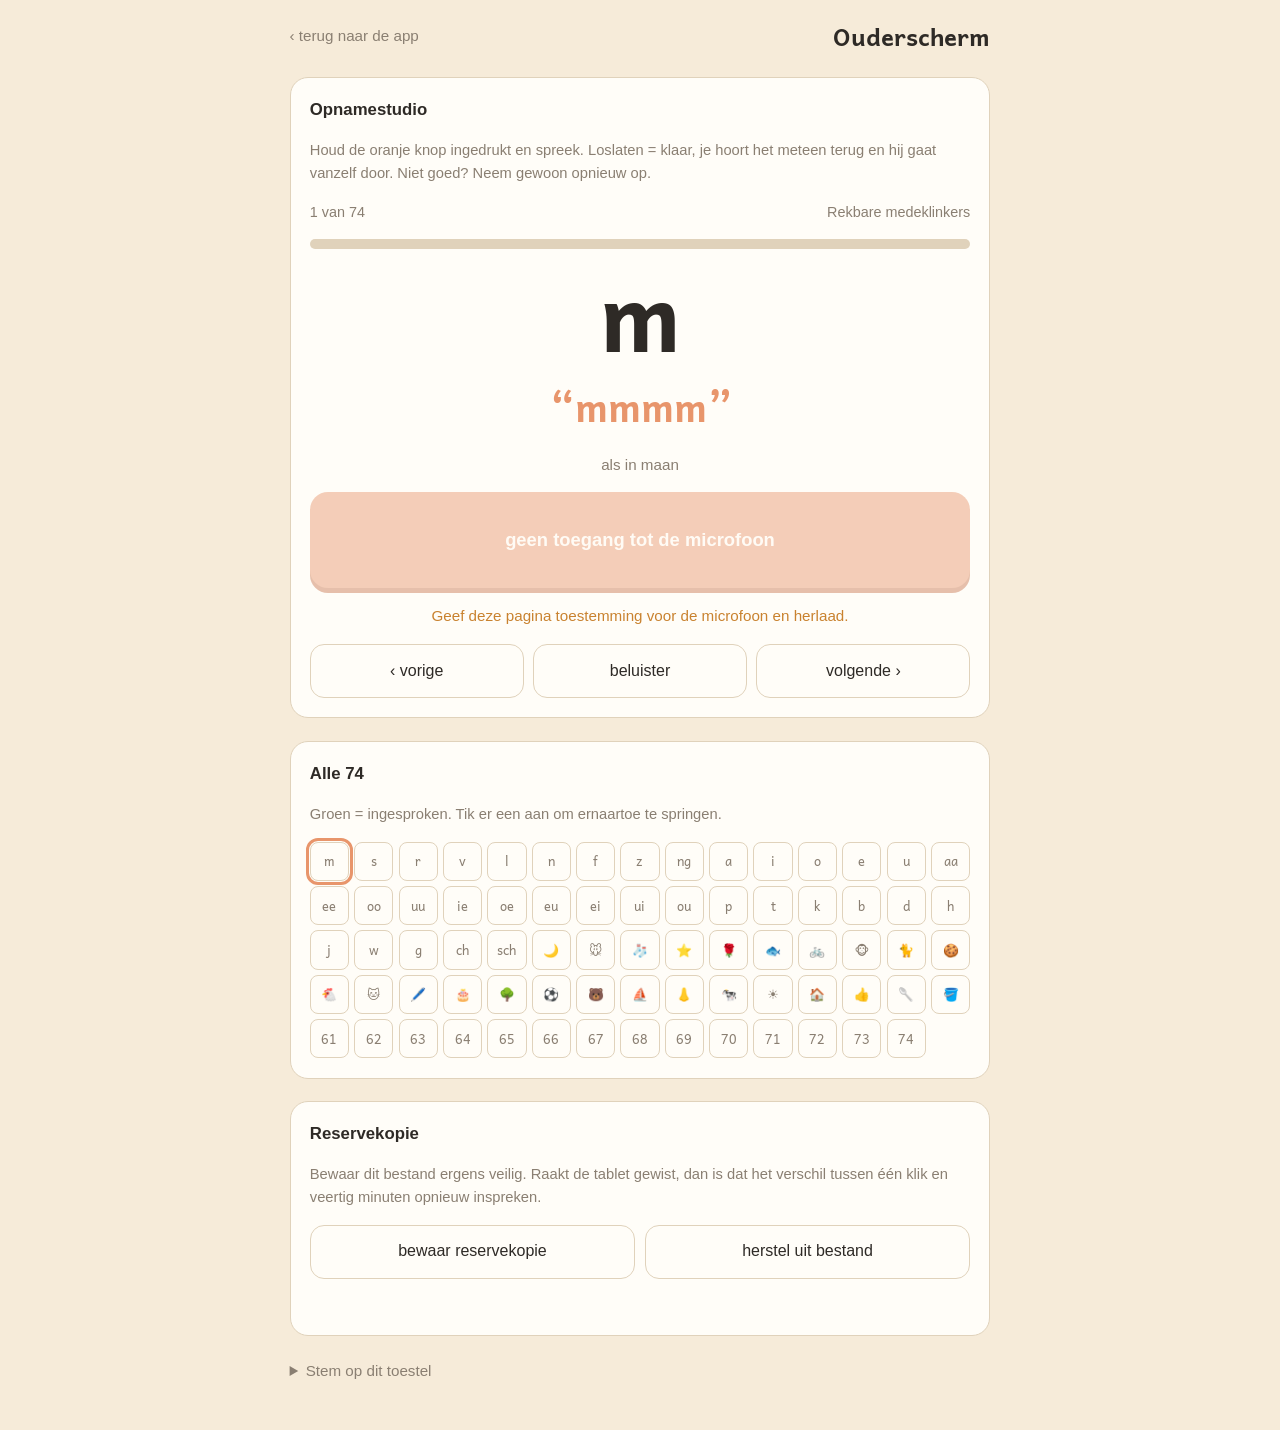
==== ouder.html @ 9075f57d "Opnamestudio: Thijs kan de 74 opnames inspreken - js/opslag.js  opnames als blob in IndexedDB, plus " ====
<!doctype html>
<html lang="nl-BE">
<head>
<meta charset="utf-8">
<meta name="viewport" content="width=device-width, initial-scale=1, viewport-fit=cover">
<meta name="robots" content="noindex, nofollow">
<meta name="theme-color" content="#F6EBD9">
<title>Ouderscherm — Klankspel</title>
<link rel="icon" href="./icon-192.png" type="image/png">
<link rel="stylesheet" href="./stijl.css">
<style>
  @font-face{font-family:"Andika";src:url("./fonts/Andika-Regular.woff2") format("woff2");font-weight:400;font-display:swap}
  @font-face{font-family:"Andika";src:url("./fonts/Andika-Bold.woff2") format("woff2");font-weight:700;font-display:swap}

  body{font-family:ui-sans-serif,-apple-system,"Segoe UI",Roboto,sans-serif;line-height:1.55;
    display:flex;flex-direction:column;min-height:100%}
  .blad{width:100%;max-width:46rem;margin:0 auto;padding:1.1rem 1.1rem 3rem;
    display:flex;flex-direction:column;gap:1.4rem;flex:1}

  .top{display:flex;align-items:center;justify-content:space-between;gap:1rem}
  .top a{color:var(--zacht);text-decoration:none;font-size:.95rem}
  h1{font-family:var(--letter);font-size:1.5rem;margin:0}

  .balk{height:10px;border-radius:999px;background:var(--kaart-diep);overflow:hidden}
  .balk i{display:block;height:100%;background:var(--goed);width:0;transition:width .3s ease}
  .telling{display:flex;justify-content:space-between;font-size:.9rem;color:var(--zacht);
    font-variant-numeric:tabular-nums}

  .kaart{background:var(--kaart);border:1px solid var(--kaart-diep);border-radius:18px;
    padding:1.2rem;display:flex;flex-direction:column;gap:1rem}

  .groepnaam{font-size:.76rem;letter-spacing:.09em;text-transform:uppercase;color:var(--zacht)}
  .toon{font-family:var(--letter);font-weight:700;font-size:clamp(3.5rem,17vw,6rem);
    line-height:1;text-align:center}
  .zeg-dit{font-family:var(--letter);font-weight:700;font-size:clamp(1.6rem,7vw,2.4rem);
    text-align:center;color:var(--vriend)}
  .hint{text-align:center;color:var(--zacht);font-size:.95rem;margin:0}
  .instructie{text-align:center;font-size:1rem;margin:0}

  .knop{font:inherit;border:none;border-radius:14px;padding:.85rem 1.1rem;cursor:pointer;
    background:var(--kaart);border:1px solid var(--kaart-diep);color:var(--inkt);
    min-height:52px}
  .knop:active{transform:translateY(2px)}
  .knop.stil{color:var(--zacht)}

  #opnemen{
    width:100%;min-height:var(--raak-min);border:none;border-radius:18px;
    background:var(--vriend);box-shadow:0 5px 0 var(--vriend-diep);color:#FFF9F2;
    font:inherit;font-size:1.15rem;font-weight:600;cursor:pointer;
    touch-action:none;user-select:none;padding:1.1rem;
  }
  #opnemen:active,#opnemen.bezig{transform:translateY(4px);box-shadow:0 1px 0 var(--vriend-diep)}
  #opnemen.bezig{background:#B4453C}
  #opnemen[disabled]{opacity:.45;cursor:default}

  .rij-knoppen{display:flex;gap:.6rem;flex-wrap:wrap}
  .rij-knoppen .knop{flex:1;min-width:8rem}

  .melding{margin:0;font-size:.95rem;text-align:center;min-height:1.4em}
  .melding.goed{color:var(--goed)} .melding.let-op{color:var(--let-op)}

  .raster{display:grid;grid-template-columns:repeat(auto-fill,minmax(2.4rem,1fr));gap:.32rem}
  .raster button{aspect-ratio:1;border-radius:8px;border:1px solid var(--kaart-diep);
    background:var(--kaart);font:inherit;font-size:.8rem;color:var(--zacht);cursor:pointer;
    padding:0;overflow:hidden;font-family:var(--letter)}
  .raster button.klaar{background:var(--goed);border-color:var(--goed);color:#FFF9F2}
  .raster button.hier{outline:3px solid var(--vriend);outline-offset:1px}

  h2{font-size:1.05rem;margin:0}
  .uitleg{margin:0;color:var(--zacht);font-size:.92rem}
  details summary{cursor:pointer;color:var(--zacht);font-size:.95rem}
  .stem-uit{font-size:.92rem;color:var(--zacht);margin:0}
</style>
</head>
<body>
<div class="blad">

  <div class="top">
    <a href="./">‹ terug naar de app</a>
    <h1>Ouderscherm</h1>
  </div>

  <section class="kaart">
    <h2>Opnamestudio</h2>
    <p class="uitleg">Houd de oranje knop ingedrukt en spreek. Loslaten = klaar, je hoort het
    meteen terug en hij gaat vanzelf door. Niet goed? Neem gewoon opnieuw op.</p>

    <div class="telling"><span id="tel">—</span><span id="groep"></span></div>
    <div class="balk"><i id="balk"></i></div>

    <div class="toon" id="toon"></div>
    <div class="zeg-dit" id="zegdit">…</div>
    <p class="hint" id="hint"></p>

    <button id="opnemen" disabled>Microfoon voorbereiden…</button>
    <p class="melding" id="melding"></p>

    <div class="rij-knoppen">
      <button class="knop" id="vorige">‹ vorige</button>
      <button class="knop" id="beluister">beluister</button>
      <button class="knop" id="volgende">volgende ›</button>
    </div>
  </section>

  <section class="kaart">
    <h2>Alle 74</h2>
    <p class="uitleg">Groen = ingesproken. Tik er een aan om ernaartoe te springen.</p>
    <div class="raster" id="raster"></div>
  </section>

  <section class="kaart">
    <h2>Reservekopie</h2>
    <p class="uitleg">Bewaar dit bestand ergens veilig. Raakt de tablet gewist, dan is dat het
    verschil tussen één klik en veertig minuten opnieuw inspreken.</p>
    <div class="rij-knoppen">
      <button class="knop" id="uitvoer">bewaar reservekopie</button>
      <button class="knop" id="invoer-knop">herstel uit bestand</button>
      <input type="file" id="invoer" accept="application/json,.json" hidden>
    </div>
    <p class="melding" id="pak-melding"></p>
  </section>

  <details>
    <summary>Stem op dit toestel</summary>
    <p class="stem-uit" id="stem-uit">nakijken…</p>
  </details>

</div>

<script type="module">
import { Opslag } from './js/opslag.js';
import { Zeg }    from './js/zeg.js';
import { laadLijst } from './js/lijst.js';

const $ = id => document.getElementById(id);
let lijst = [], i = 0, stroom = null, recorder = null, startTijd = 0, bezig = false;

const KORTSTE = 300; // ms — korter is een misklik, geen opname

function toon() {
  const item = lijst[i];
  $('tel').textContent = `${i + 1} van ${lijst.length}`;
  $('groep').textContent = item.groep || '';
  $('toon').textContent = item.toon || '';
  $('toon').style.display = item.toon ? '' : 'none';
  $('zegdit').textContent = '“' + item.zeg + '”';
  $('hint').textContent = item.hint || '';
  const klaar = lijst.filter(x => Zeg.heeftOpname(x.id)).length;
  $('balk').style.width = (klaar / lijst.length * 100) + '%';
  $('opnemen').textContent = Zeg.heeftOpname(item.id)
    ? 'houd ingedrukt om opnieuw op te nemen'
    : 'houd ingedrukt en spreek';
  [...$('raster').children].forEach((b, n) => {
    b.classList.toggle('hier', n === i);
    b.classList.toggle('klaar', Zeg.heeftOpname(lijst[n].id));
  });
  $('melding').textContent = '';
  $('melding').className = 'melding';
}

function ga(n) {
  i = Math.max(0, Math.min(lijst.length - 1, n));
  toon();
  $('raster').children[i]?.scrollIntoView({ block: 'nearest' });
}

function zeg(tekst, soort = '') {
  $('melding').textContent = tekst;
  $('melding').className = 'melding ' + soort;
}

async function microfoon() {
  try {
    stroom = await navigator.mediaDevices.getUserMedia({ audio: true });
    $('opnemen').disabled = false;
    toon();
  } catch (e) {
    $('opnemen').textContent = 'geen toegang tot de microfoon';
    zeg('Geef deze pagina toestemming voor de microfoon en herlaad.', 'let-op');
  }
}

function startOpname() {
  if (bezig || !stroom) return;
  bezig = true;
  const stukken = [];
  const type = MediaRecorder.isTypeSupported('audio/webm;codecs=opus')
    ? 'audio/webm;codecs=opus' : '';
  recorder = new MediaRecorder(stroom, type ? { mimeType: type } : undefined);
  recorder.ondataavailable = e => { if (e.data.size) stukken.push(e.data); };
  recorder.onstop = async () => {
    bezig = false;
    $('opnemen').classList.remove('bezig');
    const duur = Date.now() - startTijd;
    if (duur < KORTSTE) { zeg('Te kort — even ingedrukt houden terwijl je spreekt.', 'let-op'); return; }
    const blob = new Blob(stukken, { type: recorder.mimeType || 'audio/webm' });
    const item = lijst[i];
    await Opslag.zet(item.id, blob);
    Zeg.onthoud(item.id);
    toon();
    zeg('opgenomen — je hoort het nu terug', 'goed');
    // wachten tot het geluid ECHT klaar is: een vaste wachttijd kapt een langer
    // zinnetje af en dan springt hij door terwijl je nog luistert
    await Zeg.zeg(item.id, null, { wacht: true });
    setTimeout(() => {
      if (i < lijst.length - 1) ga(i + 1);
      else zeg('Alles ingesproken. Vergeet de reservekopie niet.', 'goed');
    }, 350);
  };
  startTijd = Date.now();
  recorder.start();
  $('opnemen').classList.add('bezig');
  zeg('aan het opnemen…');
}

function stopOpname() {
  if (recorder && recorder.state === 'recording') recorder.stop();
}

const knop = $('opnemen');
knop.addEventListener('pointerdown', e => { e.preventDefault(); knop.setPointerCapture(e.pointerId); startOpname(); });
knop.addEventListener('pointerup', stopOpname);
knop.addEventListener('pointercancel', stopOpname);
// Native slepen kaapt anders de pointer-stroom en de opname stopt nooit.
knop.addEventListener('dragstart', e => e.preventDefault());
knop.addEventListener('selectstart', e => e.preventDefault());

$('vorige').onclick    = () => ga(i - 1);
$('volgende').onclick  = () => ga(i + 1);
$('beluister').onclick = () => Zeg.zeg(lijst[i].id, lijst[i].terugval);

$('uitvoer').onclick = async () => {
  const blob = await Opslag.naarBestand();
  const a = document.createElement('a');
  a.href = URL.createObjectURL(blob);
  a.download = 'klankspel-stempak.json';
  a.click();
  setTimeout(() => URL.revokeObjectURL(a.href), 4000);
  $('pak-melding').textContent = 'Bewaard. Zet het bestand ergens veilig.';
  $('pak-melding').className = 'melding goed';
};

$('invoer-knop').onclick = () => $('invoer').click();
$('invoer').onchange = async e => {
  const b = e.target.files[0];
  if (!b) return;
  try {
    const n = await Opslag.uitBestand(b);
    await Zeg.laad();
    toon();
    $('pak-melding').textContent = `${n} opnames teruggezet.`;
    $('pak-melding').className = 'melding goed';
  } catch (err) {
    $('pak-melding').textContent = err.message;
    $('pak-melding').className = 'melding let-op';
  }
};

(async function start() {
  lijst = await laadLijst();
  await Zeg.laad();
  // Zinnetjes hebben geen letter of plaatje: daar toont het vakje het nummer uit de
  // opnamelijst, zodat het overeenkomt met het blad waar je van leest.
  $('raster').innerHTML = lijst.map((x, n) =>
    `<button data-n="${n}" title="${x.zeg.replace(/"/g, '')}">${x.toon || (n + 1)}</button>`).join('');
  $('raster').onclick = e => { const b = e.target.closest('button'); if (b) ga(+b.dataset.n); };
  toon();
  await microfoon();

  const s = Zeg.stemInfo();
  $('stem-uit').textContent = !s.naam
    ? 'Dit toestel heeft geen Nederlandse computerstem. Dat geeft niet zodra je alles hebt ingesproken.'
    : s.vlaams
      ? `Vlaamse stem gevonden: ${s.naam}. Goed.`
      : `Alleen ${s.naam} (${s.taal}) — dat is geen Vlaamse stem. Bij te zetten via Instellingen → Talen → Tekst-naar-spraak → Nederlands (België). Zodra je alles hebt ingesproken hoort Ida hem toch niet meer.`;
})();
</script>
</body>
</html>
---- stijl.css ----
/* ============================================================
   Klankspel — het vastgelegde palet en de vormentaal.
   Gekozen door Thijs op 14/08/2026 uit drie gebouwde varianten:
   "met een vriendje". Alles wat de app tekent, gebruikt dit bestand.

   Twee regels die hier niet onderhandelbaar zijn, en waarom:

   1. GEEN ROOD BIJ EEN FOUT. Rood is straf, en in deze app valt niets te
      verliezen. Er is bewust geen --fout kleur: die zou vroeg of laat
      gebruikt worden. Fout = afzwakken, de klank opnieuw, verder.
   2. GEEN ROOD EN GEEN GROEN NAAST ELKAAR als versiering. Een kind leest
      rood-naast-groen als fout-naast-goed, ook als je er niets mee bedoelt.
      --goed is uitsluitend voor "dit was juist", nooit decoratief.
   ============================================================ */

:root {
  /* Vlakken */
  --papier:        #F6EBD9;  /* achtergrond */
  --kaart:         #FFFDF8;  /* letterkaart */
  --kaart-diep:    #E0D2BB;  /* de "dikte" onder een kaart */

  /* Inkt */
  --inkt:          #2E2A26;  /* letters en koppen */
  --zacht:         #8A7F72;  /* bijtekst, alleen voor volwassenen */

  /* Het vriendje — draagt het gevoel, want er valt niets te lezen */
  --vriend:        #E8956B;
  --vriend-diep:   #C9764F;
  --vriend-oog:    #3B2C22;

  /* Betekenis. Spaarzaam en alleen hiervoor. */
  --goed:          #3F7D5C;  /* uitsluitend: dit was juist */
  --let-op:        #C9822F;  /* informatief, nooit verwijtend */

  /* Vorm */
  --rond-kaart:    30px;
  --rond-knop:     50%;
  --dikte:         5px;      /* de schaduwrand die diepte geeft */

  /* Raakvlakken: nooit kleiner dan dit. Vingers van vier jaar. */
  --raak-min:      96px;

  --letter: "Andika", "Century Gothic", system-ui, sans-serif;
}

/* ---------- basis ---------- */

*, *::before, *::after { box-sizing: border-box; -webkit-tap-highlight-color: transparent; }

html, body { height: 100%; margin: 0; overscroll-behavior: none; }

body {
  background: var(--papier);
  color: var(--inkt);
  font-family: var(--letter);
  user-select: none;
}

/* ---------- letterkaart ---------- */

.kaart-letter {
  width: clamp(130px, 28vw, 270px);
  height: clamp(130px, 28vw, 270px);
  min-width: var(--raak-min); min-height: var(--raak-min);
  border: none; border-radius: var(--rond-kaart);
  background: var(--kaart);
  box-shadow: 0 var(--dikte) 0 var(--kaart-diep);
  font-family: inherit; font-weight: 700;
  font-size: clamp(4.4rem, 14vw, 9.5rem);
  color: var(--inkt);
  display: grid; place-items: center; cursor: pointer;
  transition: transform .18s ease, box-shadow .18s ease, opacity .18s ease;
}
.kaart-letter:active { transform: translateY(4px); box-shadow: 0 1px 0 var(--kaart-diep); }

/* juist: de kaart komt op en krijgt een groene voet */
.kaart-letter.juist { box-shadow: 0 var(--dikte) 0 var(--goed); transform: translateY(-6px); }

/* fout: afzwakken. Geen rood, geen schudden, geen geluid van afkeuring. */
.kaart-letter.mis { opacity: .5; }

/* daarna wijst de app rustig de juiste aan */
.kaart-letter.wijs { box-shadow: 0 var(--dikte) 0 var(--goed); animation: wieg .9s ease 2; }
@keyframes wieg { 50% { transform: translateY(-8px); } }

/* ---------- ronde knop (luisteren) ---------- */

.knop-rond {
  width: clamp(var(--raak-min), 17vw, 116px);
  height: clamp(var(--raak-min), 17vw, 116px);
  border: none; border-radius: var(--rond-knop);
  background: var(--vriend);
  box-shadow: 0 4px 0 var(--vriend-diep);
  display: grid; place-items: center; cursor: pointer;
}
.knop-rond svg { width: 46%; height: 46%; fill: #FFF9F2; }
.knop-rond:active { transform: translateY(3px); box-shadow: 0 1px 0 var(--vriend-diep); }

/* ---------- het vriendje ---------- */

.vriendje { width: clamp(110px, 22vw, 150px); height: auto; transition: transform .25s ease; }
.vriendje .mond { transition: d .2s ease; }
.vriendje.blij { animation: hup .5s ease 2; }
@keyframes hup { 50% { transform: translateY(-22px) scale(1.04); } }
/* "kijkt" = nieuwsgierig meekijken bij een fout — nooit teleurgesteld */
.vriendje.kijkt { transform: rotate(-7deg); }

@media (prefers-reduced-motion: reduce) {
  .kaart-letter, .vriendje { transition: none; }
  .kaart-letter.wijs, .vriendje.blij { animation: none; }
}
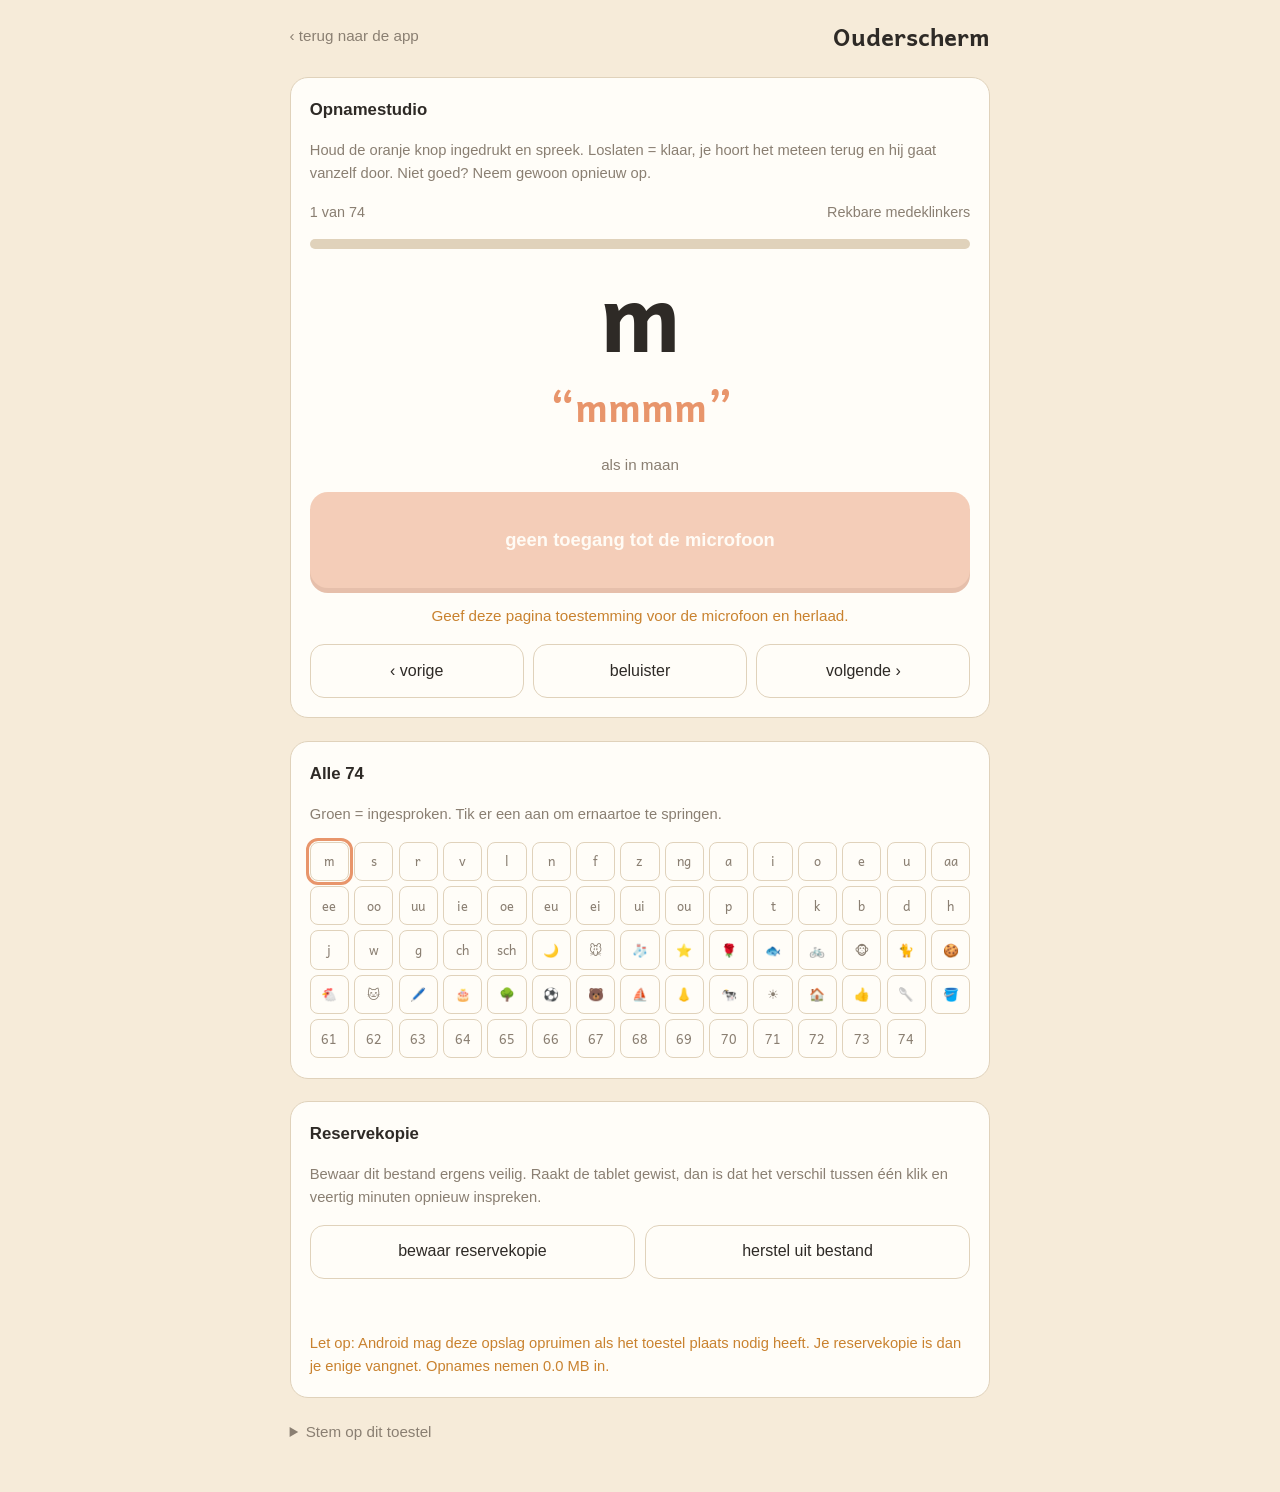
==== commit 212595b0: "Bescherm de opnames tegen opruiming door Android 74 opnames stonden alleen in IndexedDB. Android mag" ====
--- a/ouder.html
+++ b/ouder.html
@@ -118,6 +118,7 @@
       <input type="file" id="invoer" accept="application/json,.json" hidden>
     </div>
     <p class="melding" id="pak-melding"></p>
+    <p class="stem-uit" id="opslag-uit">opslag nakijken…</p>
   </section>
 
   <details>
@@ -256,6 +257,31 @@
   }
 };
 
+/* Android mag de opslag van een website opruimen als het toestel plaats nodig heeft.
+   Voor gewone websites is dat prima; hier zou het 40 minuten inspreken wissen zonder
+   waarschuwing. Met deze vraag markeert de browser de opslag als blijvend.
+   Werkt alleen als de app echt geïnstalleerd is — nog een reden voor het app-icoon. */
+async function beschermOpslag() {
+  const uit = $('opslag-uit');
+  if (!navigator.storage || !navigator.storage.persist) {
+    uit.textContent = 'Deze browser kan de opslag niet beschermen. Maak zeker een reservekopie.';
+    return;
+  }
+  let blijvend = await navigator.storage.persisted();
+  if (!blijvend) blijvend = await navigator.storage.persist();
+
+  let plaats = '';
+  if (navigator.storage.estimate) {
+    const e = await navigator.storage.estimate();
+    if (e.usage) plaats = ` Opnames nemen ${(e.usage / 1048576).toFixed(1)} MB in.`;
+  }
+  uit.textContent = blijvend
+    ? 'Opslag is beschermd: Android ruimt je opnames niet zomaar op.' + plaats
+    : 'Let op: Android mag deze opslag opruimen als het toestel plaats nodig heeft. ' +
+      'Je reservekopie is dan je enige vangnet.' + plaats;
+  uit.style.color = blijvend ? 'var(--goed)' : 'var(--let-op)';
+}
+
 (async function start() {
   lijst = await laadLijst();
   await Zeg.laad();
@@ -265,6 +291,17 @@
     `<button data-n="${n}" title="${x.zeg.replace(/"/g, '')}">${x.toon || (n + 1)}</button>`).join('');
   $('raster').onclick = e => { const b = e.target.closest('button'); if (b) ga(+b.dataset.n); };
   toon();
+  await beschermOpslag();
+
+  // Alles ingesproken? Dan is de reservekopie het enige wat er nog toe doet.
+  if (lijst.every(x => Zeg.heeftOpname(x.id))) {
+    $('pak-melding').textContent = 'Alle ' + lijst.length + ' opnames staan erin. Bewaar nu een reservekopie.';
+    $('pak-melding').className = 'melding let-op';
+    $('uitvoer').style.background = 'var(--vriend)';
+    $('uitvoer').style.color = '#FFF9F2';
+    $('uitvoer').style.borderColor = 'var(--vriend)';
+  }
+
   await microfoon();
 
   const s = Zeg.stemInfo();
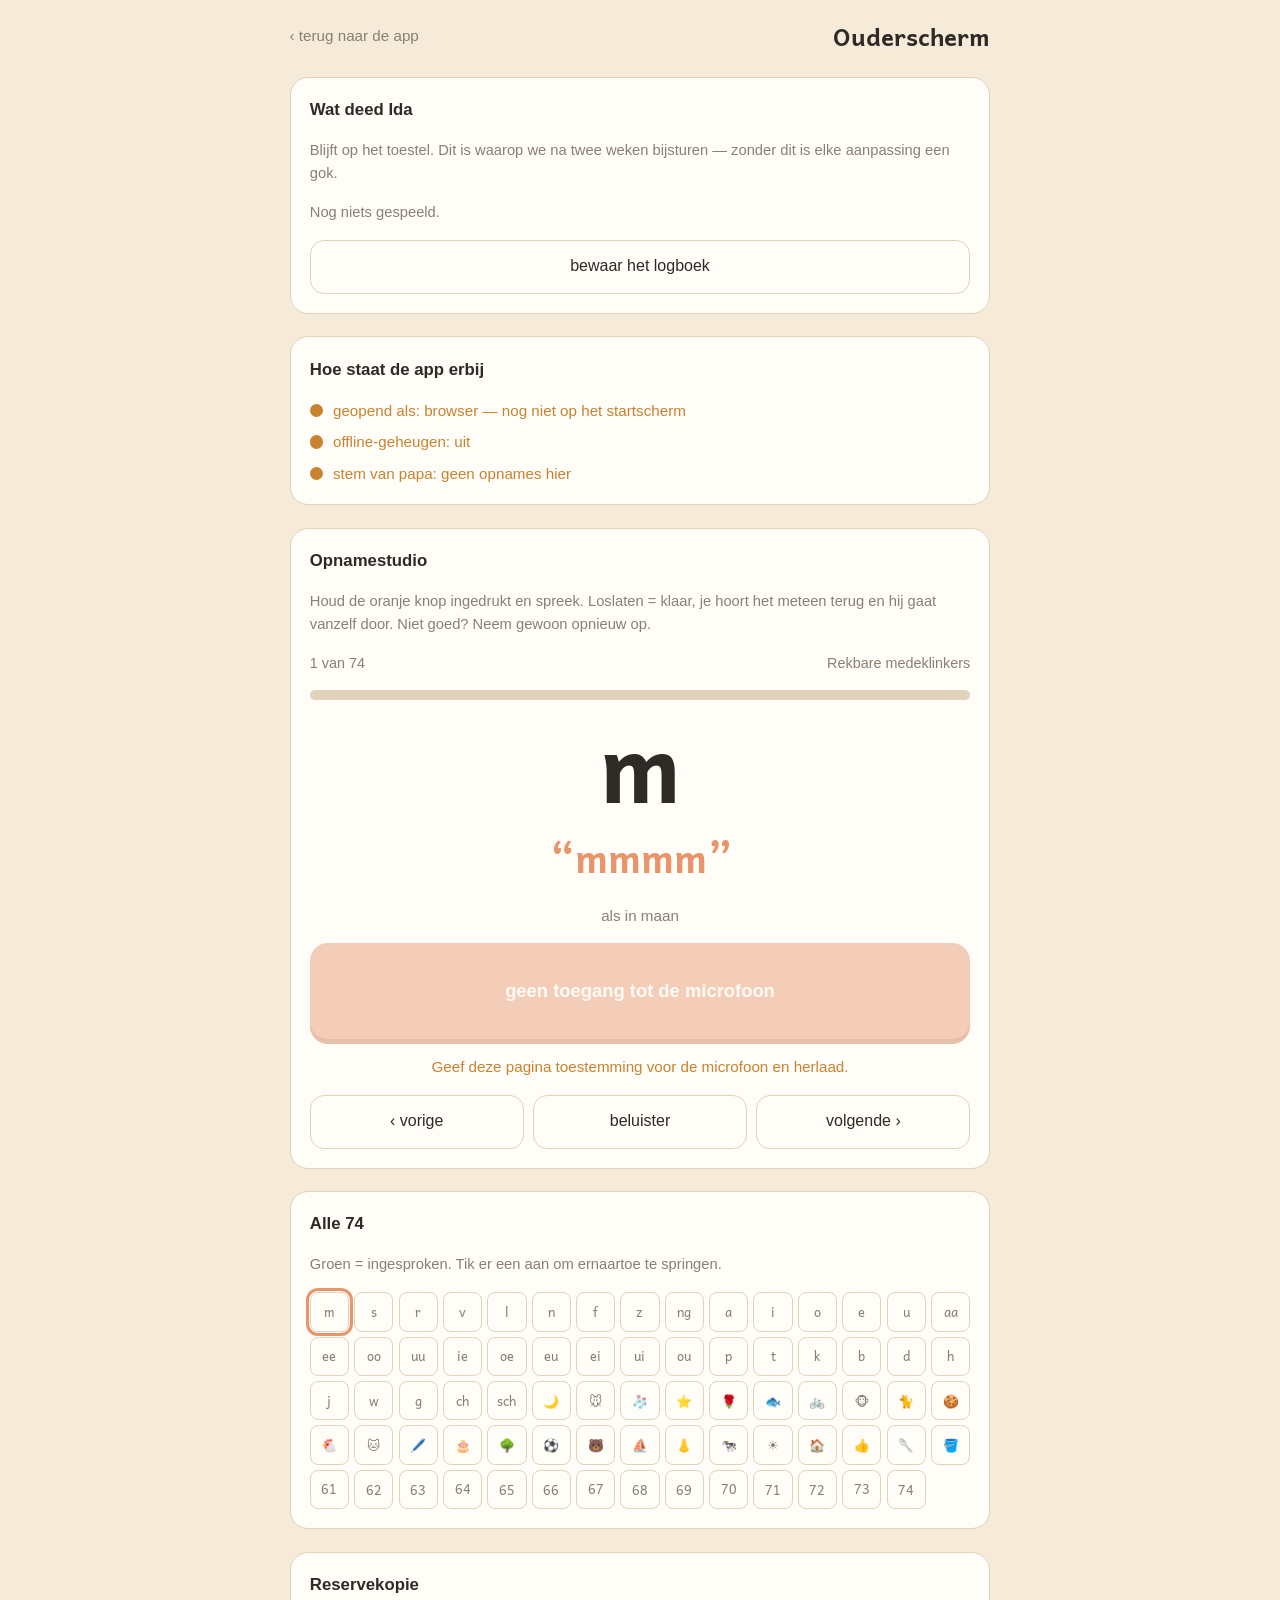
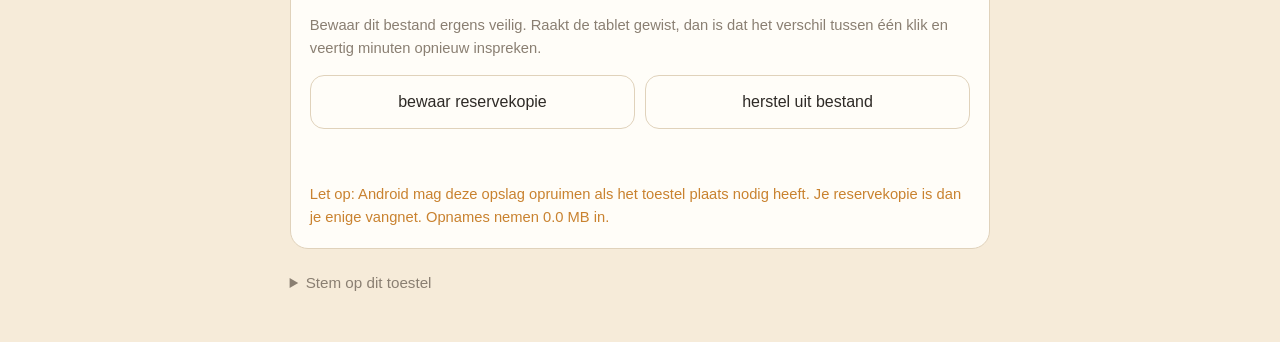
==== commit 48ef491c: "Stand 1: Ida kan spelen, met jouw stem Het startscherm is nu het spel. Een grote ronde knop, dan ron" ====
--- a/ouder.html
+++ b/ouder.html
@@ -70,6 +70,11 @@
   .uitleg{margin:0;color:var(--zacht);font-size:.92rem}
   details summary{cursor:pointer;color:var(--zacht);font-size:.95rem}
   .stem-uit{font-size:.92rem;color:var(--zacht);margin:0}
+  #status{display:flex;flex-direction:column;gap:.5rem;font-size:.95rem}
+  .regel{display:flex;align-items:center;gap:.6rem}
+  .stip{width:.85rem;height:.85rem;border-radius:50%;background:var(--zacht);flex:none}
+  .ja .stip{background:var(--goed)} .ja{color:var(--goed)}
+  .nee .stip{background:var(--let-op)} .nee{color:var(--let-op)}
 </style>
 </head>
 <body>
@@ -79,6 +84,25 @@
     <a href="./">‹ terug naar de app</a>
     <h1>Ouderscherm</h1>
   </div>
+
+  <section class="kaart">
+    <h2>Wat deed Ida</h2>
+    <p class="uitleg">Blijft op het toestel. Dit is waarop we na twee weken bijsturen —
+    zonder dit is elke aanpassing een gok.</p>
+    <p class="stem-uit" id="log-uit">nakijken…</p>
+    <div class="rij-knoppen">
+      <button class="knop" id="log-uitvoer">bewaar het logboek</button>
+    </div>
+  </section>
+
+  <section class="kaart">
+    <h2>Hoe staat de app erbij</h2>
+    <div id="status">
+      <div class="regel" id="r-app"><span class="stip"></span><span>geopend als: nakijken…</span></div>
+      <div class="regel" id="r-sw"><span class="stip"></span><span>offline-geheugen: nakijken…</span></div>
+      <div class="regel" id="r-stem"><span class="stip"></span><span>stem van papa: nakijken…</span></div>
+    </div>
+  </section>
 
   <section class="kaart">
     <h2>Opnamestudio</h2>
@@ -131,6 +155,7 @@
 <script type="module">
 import { Opslag } from './js/opslag.js';
 import { Zeg }    from './js/zeg.js';
+import { Log }    from './js/log.js';
 import { laadLijst } from './js/lijst.js';
 
 const $ = id => document.getElementById(id);
@@ -219,9 +244,19 @@
 }
 
 const knop = $('opnemen');
-knop.addEventListener('pointerdown', e => { e.preventDefault(); knop.setPointerCapture(e.pointerId); startOpname(); });
+knop.addEventListener('pointerdown', e => {
+  e.preventDefault();
+  // Opname EERST starten. setPointerCapture kan gooien op een ander toestel of in de
+  // geïnstalleerde app; stond die aanroep ervoor, dan startte de opname stil niet.
+  startOpname();
+  try { knop.setPointerCapture(e.pointerId); } catch { /* mag mislukken */ }
+});
 knop.addEventListener('pointerup', stopOpname);
 knop.addEventListener('pointercancel', stopOpname);
+// Vangnet: glijdt de vinger van de knop af zonder pointer capture, dan komt het
+// loslaten nooit bij de knop aan en zou de opname eeuwig doorlopen.
+addEventListener('pointerup', stopOpname);
+addEventListener('pointercancel', stopOpname);
 // Native slepen kaapt anders de pointer-stroom en de opname stopt nooit.
 knop.addEventListener('dragstart', e => e.preventDefault());
 knop.addEventListener('selectstart', e => e.preventDefault());
@@ -282,9 +317,51 @@
   uit.style.color = blijvend ? 'var(--goed)' : 'var(--let-op)';
 }
 
+function toonStatus() {
+  const zetR = (id, ok, tekst) => {
+    const el = $(id);
+    el.className = 'regel ' + (ok ? 'ja' : 'nee');
+    el.lastElementChild.textContent = tekst;
+  };
+  const alsApp = matchMedia('(display-mode: standalone)').matches || navigator.standalone === true;
+  zetR('r-app', alsApp, 'geopend als: ' + (alsApp ? 'app' : 'browser — nog niet op het startscherm'));
+  navigator.serviceWorker?.getRegistration().then(r =>
+    zetR('r-sw', !!(r && r.active), 'offline-geheugen: ' + (r && r.active ? 'aan' : 'uit')));
+  const n = Zeg.aantalOpnames();
+  zetR('r-stem', n > 0, n > 0 ? `stem van papa: ${n} opnames` : 'stem van papa: geen opnames hier');
+}
+
+function toonLog() {
+  const s = Log.samenvatting();
+  if (!s.antwoorden) {
+    $('log-uit').textContent = 'Nog niets gespeeld.';
+    return;
+  }
+  const lastig = Object.entries(s.perLetter)
+    .filter(([, v]) => v.fout > v.juist)
+    .map(([l]) => l);
+  $('log-uit').textContent =
+    `${s.sessies} keer gespeeld, ${s.antwoorden} antwoorden, ${s.juistPercent}% juist. ` +
+    (s.uitgespeeld ? `${s.uitgespeeld}× tot het einde gespeeld` : 'nog nooit tot het einde') +
+    (s.afgehaakt ? `, ${s.afgehaakt}× tussentijds weggegaan` : '') + '. ' +
+    (lastig.length ? 'Blijft lastig: ' + lastig.join(', ') + '.' : 'Geen enkele letter loopt structureel mis.');
+}
+
+$('log-uitvoer').onclick = () => {
+  const blob = new Blob([JSON.stringify({ samenvatting: Log.samenvatting(), regels: Log.alles() }, null, 1)],
+    { type: 'application/json' });
+  const a = document.createElement('a');
+  a.href = URL.createObjectURL(blob);
+  a.download = 'klankspel-logboek.json';
+  a.click();
+  setTimeout(() => URL.revokeObjectURL(a.href), 4000);
+};
+
 (async function start() {
   lijst = await laadLijst();
   await Zeg.laad();
+  toonStatus();
+  toonLog();
   // Zinnetjes hebben geen letter of plaatje: daar toont het vakje het nummer uit de
   // opnamelijst, zodat het overeenkomt met het blad waar je van leest.
   $('raster').innerHTML = lijst.map((x, n) =>
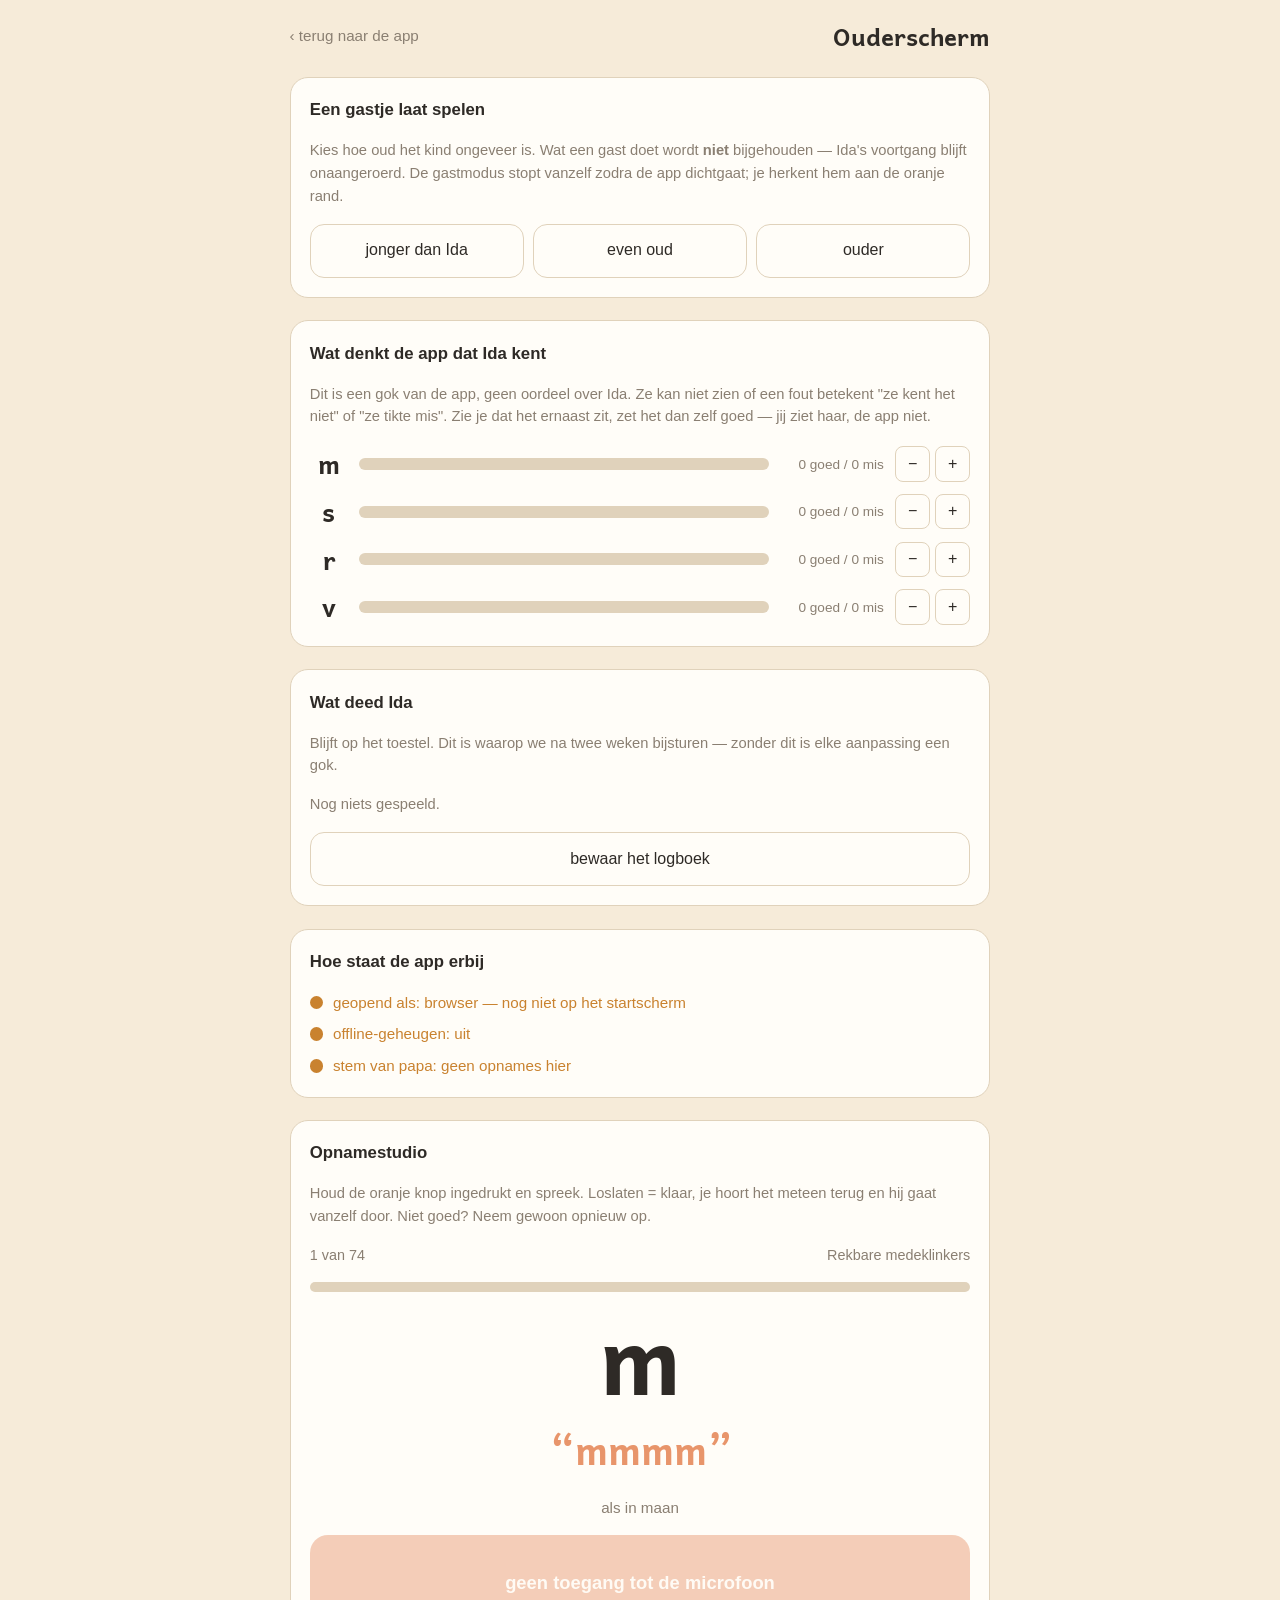
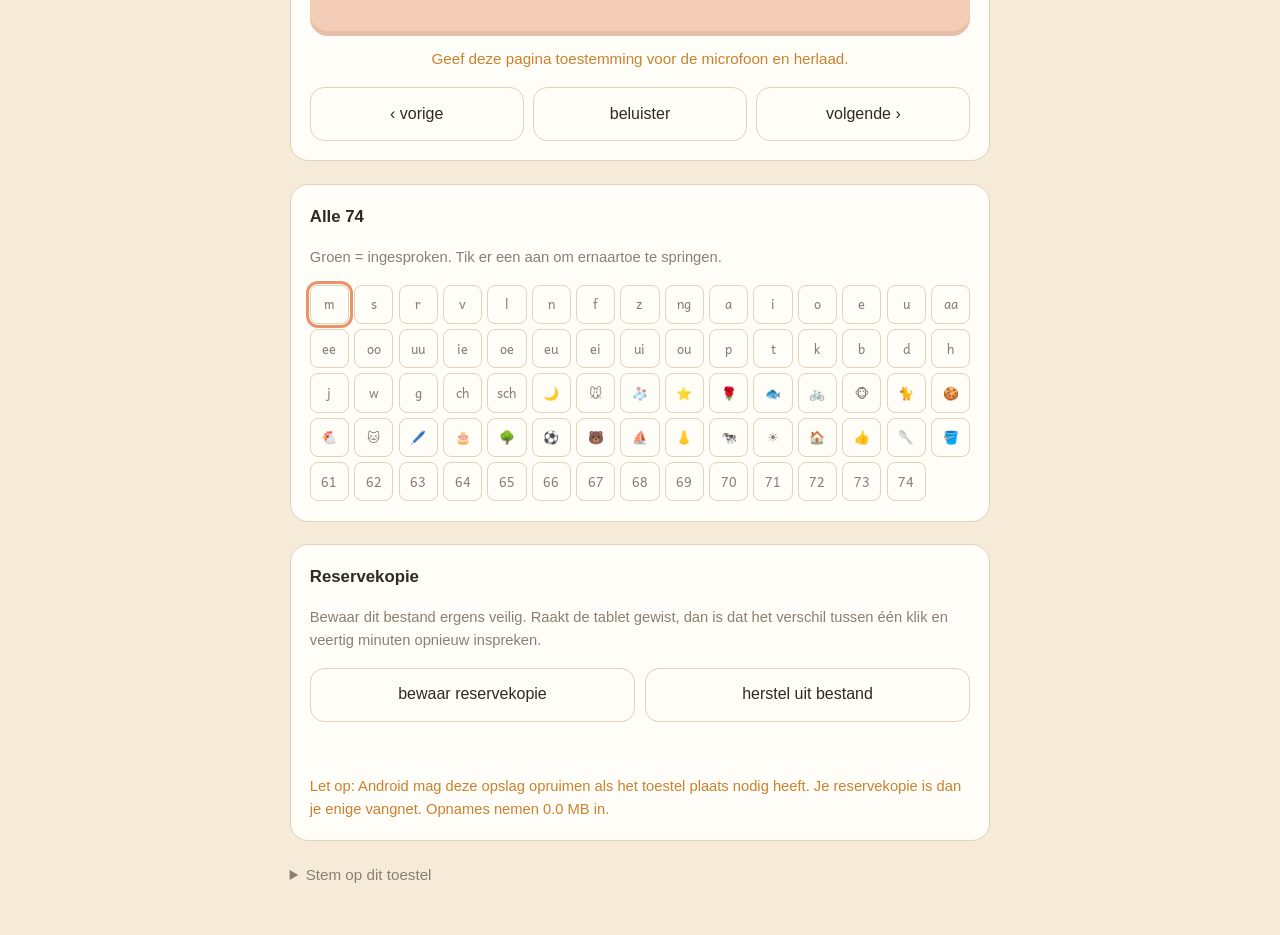
==== commit 015eeba8: "Meegroei-motor + gastmodus Ida maakte bijna geen fouten en was snel beu. De app werd nooit moeilijke" ====
--- a/ouder.html
+++ b/ouder.html
@@ -70,6 +70,15 @@
   .uitleg{margin:0;color:var(--zacht);font-size:.92rem}
   details summary{cursor:pointer;color:var(--zacht);font-size:.95rem}
   .stem-uit{font-size:.92rem;color:var(--zacht);margin:0}
+  #letters{display:flex;flex-direction:column;gap:.5rem}
+  .letterrij{display:flex;align-items:center;gap:.7rem}
+  .letterrij .l{font-family:var(--letter);font-weight:700;font-size:1.6rem;width:2.4rem;text-align:center}
+  .letterrij .staaf{flex:1;height:12px;border-radius:999px;background:var(--kaart-diep);overflow:hidden}
+  .letterrij .staaf i{display:block;height:100%;background:var(--goed)}
+  .letterrij .cijfers{font-size:.85rem;color:var(--zacht);font-variant-numeric:tabular-nums;min-width:6.5rem;text-align:right}
+  .letterrij .stel{display:flex;gap:.3rem}
+  .letterrij .stel button{width:2.2rem;height:2.2rem;border-radius:8px;border:1px solid var(--kaart-diep);
+    background:var(--kaart);font:inherit;cursor:pointer;color:var(--inkt)}
   #status{display:flex;flex-direction:column;gap:.5rem;font-size:.95rem}
   .regel{display:flex;align-items:center;gap:.6rem}
   .stip{width:.85rem;height:.85rem;border-radius:50%;background:var(--zacht);flex:none}
@@ -84,6 +93,26 @@
     <a href="./">‹ terug naar de app</a>
     <h1>Ouderscherm</h1>
   </div>
+
+  <section class="kaart">
+    <h2>Een gastje laat spelen</h2>
+    <p class="uitleg">Kies hoe oud het kind ongeveer is. Wat een gast doet wordt <strong>niet</strong>
+    bijgehouden — Ida's voortgang blijft onaangeroerd. De gastmodus stopt vanzelf zodra de app
+    dichtgaat; je herkent hem aan de oranje rand.</p>
+    <div class="rij-knoppen">
+      <button class="knop" data-gast="jonger">jonger dan Ida</button>
+      <button class="knop" data-gast="even_oud">even oud</button>
+      <button class="knop" data-gast="ouder">ouder</button>
+    </div>
+  </section>
+
+  <section class="kaart">
+    <h2>Wat denkt de app dat Ida kent</h2>
+    <p class="uitleg">Dit is een gok van de app, geen oordeel over Ida. Ze kan niet zien of een
+    fout betekent "ze kent het niet" of "ze tikte mis". Zie je dat het ernaast zit, zet het dan
+    zelf goed — jij ziet haar, de app niet.</p>
+    <div id="letters"></div>
+  </section>
 
   <section class="kaart">
     <h2>Wat deed Ida</h2>
@@ -156,6 +185,7 @@
 import { Opslag } from './js/opslag.js';
 import { Zeg }    from './js/zeg.js';
 import { Log }    from './js/log.js';
+import { Motor }  from './js/motor.js';
 import { laadLijst } from './js/lijst.js';
 
 const $ = id => document.getElementById(id);
@@ -357,11 +387,54 @@
   setTimeout(() => URL.revokeObjectURL(a.href), 4000);
 };
 
+/* Gastmodus in sessionStorage: verdwijnt vanzelf als de app dichtgaat, zodat hij
+   nooit weken blijft hangen en Ida's voortgang stilzwijgend niet meer geregistreerd wordt. */
+document.querySelectorAll('[data-gast]').forEach(b => {
+  b.onclick = () => {
+    sessionStorage.setItem('klankspel-gast', b.dataset.gast);
+    location.href = './';
+  };
+});
+
+async function toonLetters() {
+  const klanken = await fetch('./data/klanken.json').then(r => r.json());
+  const letters = klanken.klanken.filter(k => k.start).sort((a, b) => a.start - b.start)
+    .map(k => ({ id: k.id, klank: k.zeg }));
+  await Motor.laad(letters);
+
+  const veld = $('letters');
+  const teken = () => {
+    const max = Motor.config().letters.sterkte_max;
+    veld.innerHTML = '';
+    for (const l of Motor.overzicht()) {
+      const rij = document.createElement('div');
+      rij.className = 'letterrij';
+      rij.innerHTML =
+        `<span class="l">${l.letter}</span>` +
+        `<span class="staaf"><i style="width:${l.sterkte / max * 100}%"></i></span>` +
+        `<span class="cijfers">${l.juist}&nbsp;goed / ${l.fout}&nbsp;mis</span>` +
+        `<span class="stel"><button data-min="${l.letter}" aria-label="minder">−</button>` +
+        `<button data-plus="${l.letter}" aria-label="meer">+</button></span>`;
+      veld.appendChild(rij);
+    }
+  };
+  veld.onclick = e => {
+    const b = e.target.closest('button');
+    if (!b) return;
+    const id = b.dataset.min || b.dataset.plus;
+    const nu = Motor.overzicht().find(x => x.letter === id).sterkte;
+    Motor.zetSterkte(id, nu + (b.dataset.plus ? 1 : -1));
+    teken();
+  };
+  teken();
+}
+
 (async function start() {
   lijst = await laadLijst();
   await Zeg.laad();
   toonStatus();
   toonLog();
+  toonLetters();
   // Zinnetjes hebben geen letter of plaatje: daar toont het vakje het nummer uit de
   // opnamelijst, zodat het overeenkomt met het blad waar je van leest.
   $('raster').innerHTML = lijst.map((x, n) =>
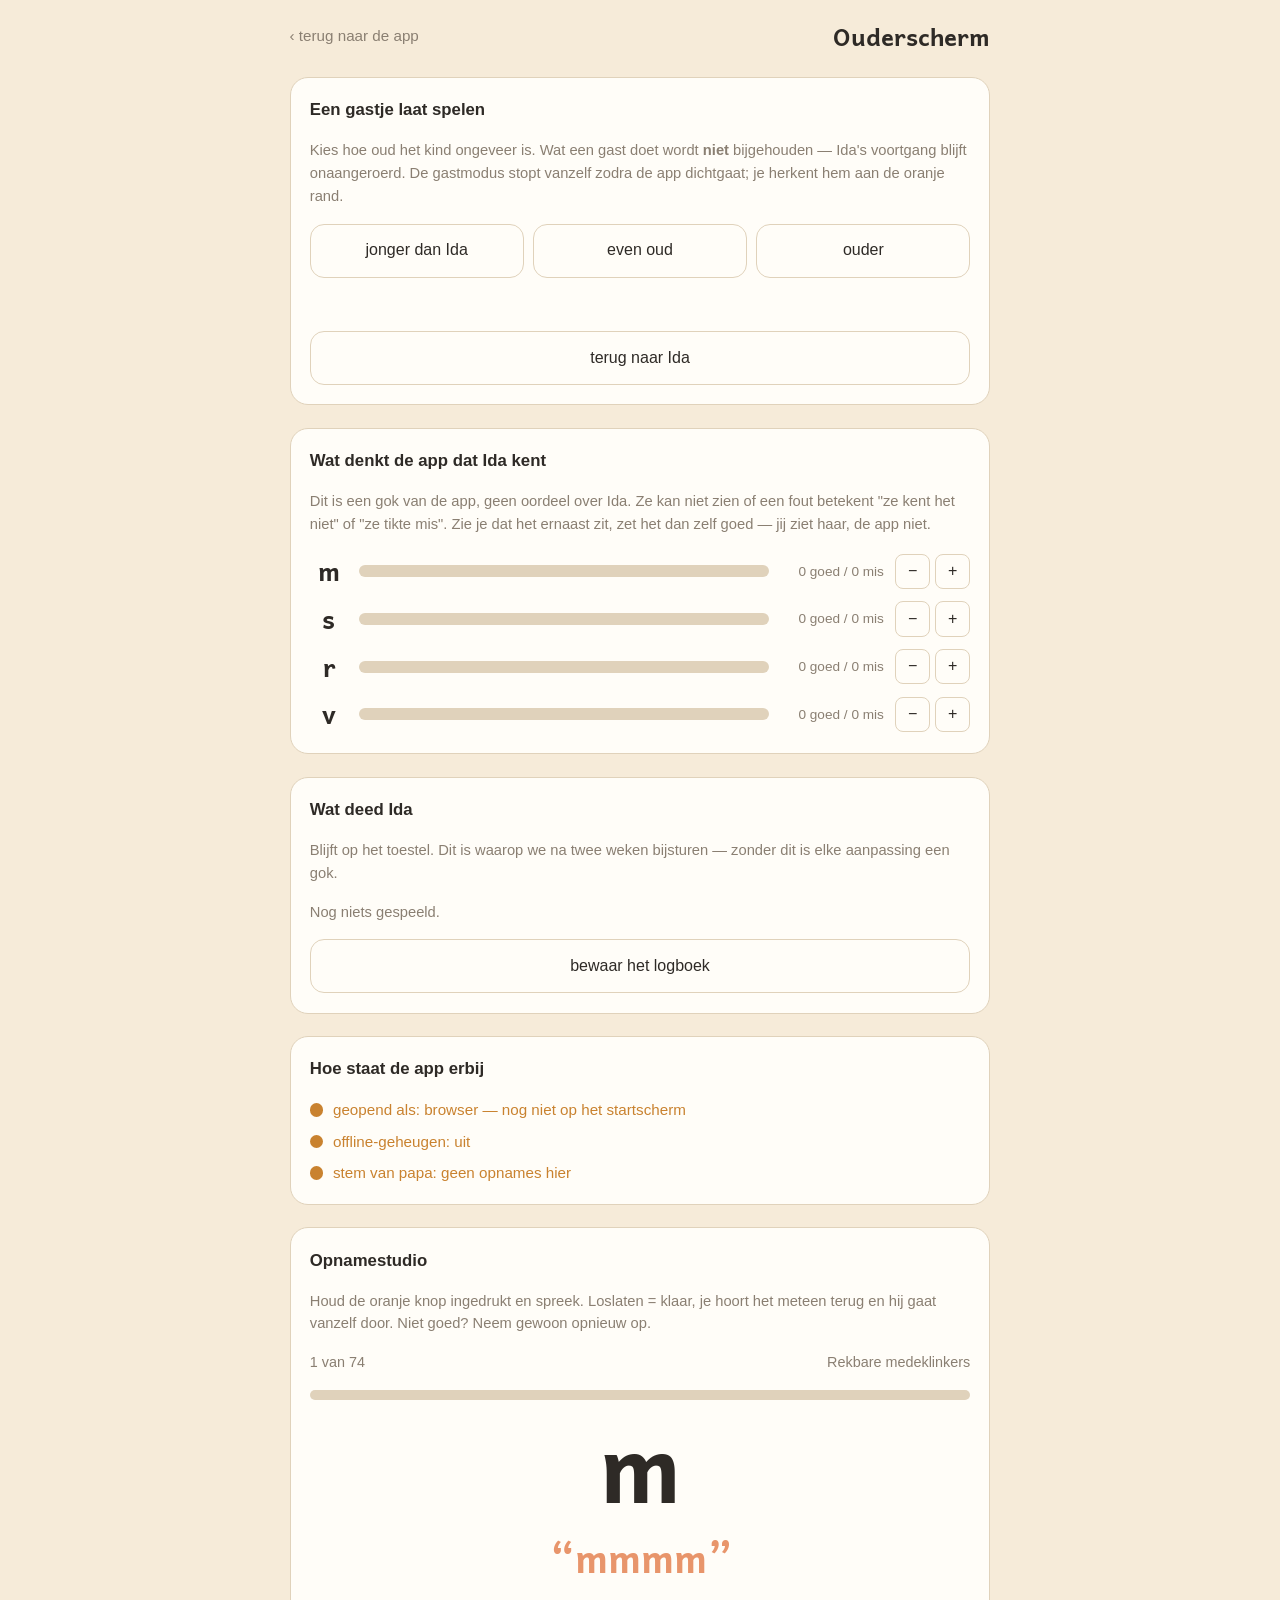
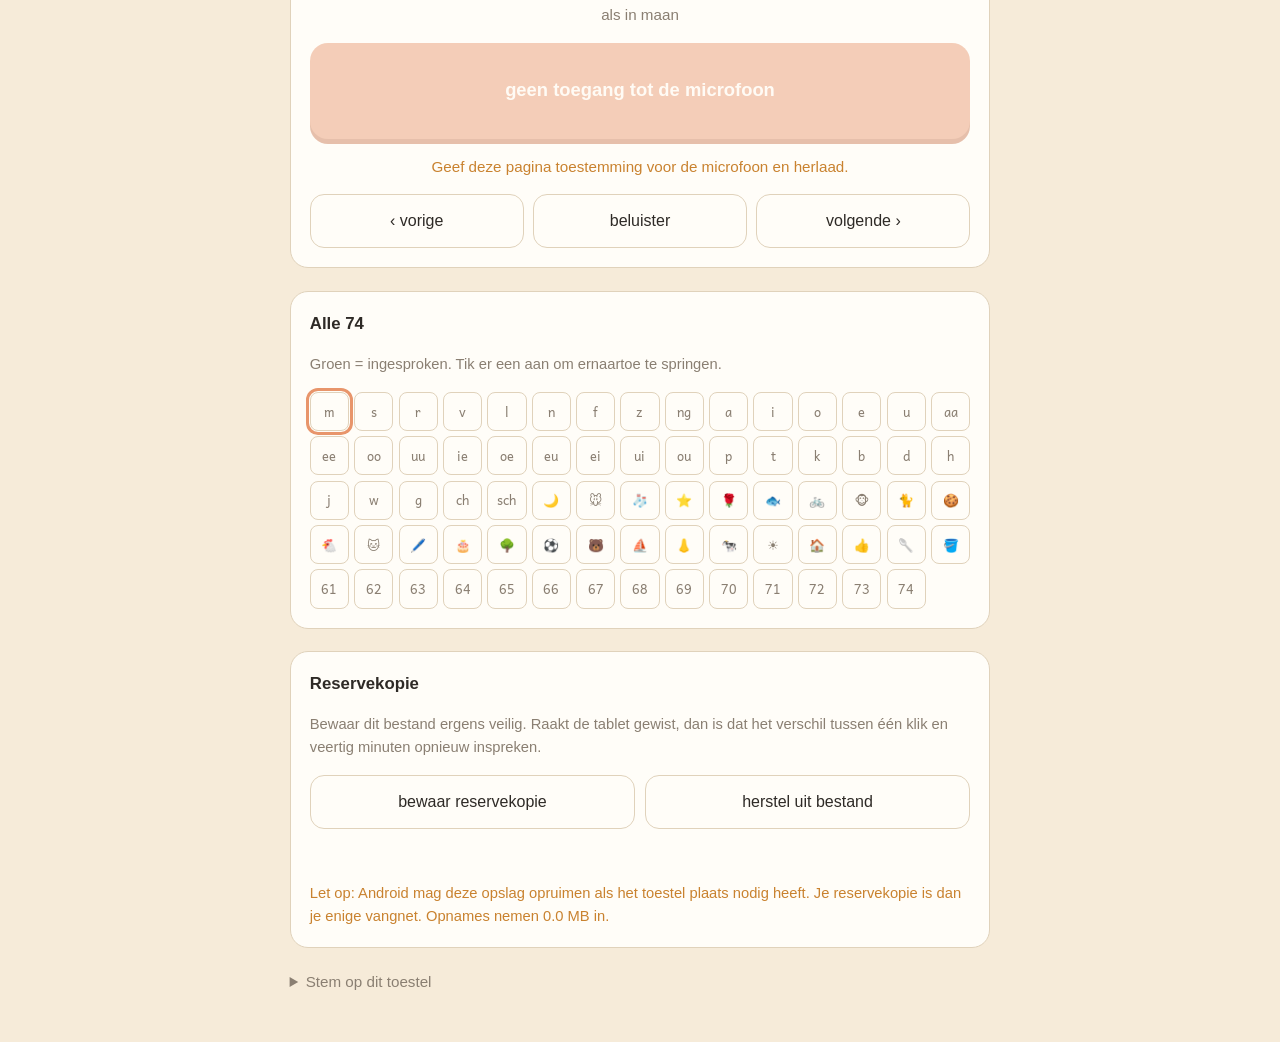
==== commit 46eaf871: "Gastmodus is nu ook uit te zetten De gastmodus verviel pas als de app helemaal dichtging. Geef je de" ====
--- a/ouder.html
+++ b/ouder.html
@@ -103,6 +103,10 @@
       <button class="knop" data-gast="jonger">jonger dan Ida</button>
       <button class="knop" data-gast="even_oud">even oud</button>
       <button class="knop" data-gast="ouder">ouder</button>
+    </div>
+    <p class="melding" id="gast-melding"></p>
+    <div class="rij-knoppen" id="gast-terug" hidden>
+      <button class="knop" id="gast-uit">terug naar Ida</button>
     </div>
   </section>
 
@@ -396,6 +400,24 @@
   };
 });
 
+/* De gastmodus vervalt vanzelf als de app dichtgaat, maar dat is te laat als je de
+   tablet tussendoor aan Ida teruggeeft. Daarom een uitknop, die enkel verschijnt
+   wanneer de gastmodus echt aanstaat. */
+function toonGastStand() {
+  const aan = sessionStorage.getItem('klankspel-gast');
+  $('gast-terug').hidden = !aan;
+  $('gast-melding').textContent = aan
+    ? 'De gastmodus staat AAN. Ida\'s voortgang wordt nu niet bijgehouden.'
+    : '';
+  $('gast-melding').className = 'melding ' + (aan ? 'let-op' : '');
+}
+$('gast-uit').onclick = () => {
+  sessionStorage.removeItem('klankspel-gast');
+  toonGastStand();
+  $('gast-melding').textContent = 'Terug naar Ida. Haar voortgang telt weer mee.';
+  $('gast-melding').className = 'melding goed';
+};
+
 async function toonLetters() {
   const klanken = await fetch('./data/klanken.json').then(r => r.json());
   const letters = klanken.klanken.filter(k => k.start).sort((a, b) => a.start - b.start)
@@ -435,6 +457,7 @@
   toonStatus();
   toonLog();
   toonLetters();
+  toonGastStand();
   // Zinnetjes hebben geen letter of plaatje: daar toont het vakje het nummer uit de
   // opnamelijst, zodat het overeenkomt met het blad waar je van leest.
   $('raster').innerHTML = lijst.map((x, n) =>
--- a/stijl.css
+++ b/stijl.css
@@ -62,7 +62,11 @@
   width: clamp(130px, 28vw, 270px);
   height: clamp(130px, 28vw, 270px);
   min-width: var(--raak-min); min-height: var(--raak-min);
-  border: none; border-radius: var(--rond-kaart);
+  /* De rand is geen versiering. Papier en kaart schelen maar weinig van kleur, en zonder
+     omtrek leest de kaart niet als iets waarop je tikt — op een schermafbeelding zag ik
+     zelf de knop niet staan. Voor een kind van vier moet het raakvlak zichtbaar zijn. */
+  border: 2px solid var(--kaart-diep);
+  border-radius: var(--rond-kaart);
   background: var(--kaart);
   box-shadow: 0 var(--dikte) 0 var(--kaart-diep);
   font-family: inherit; font-weight: 700;
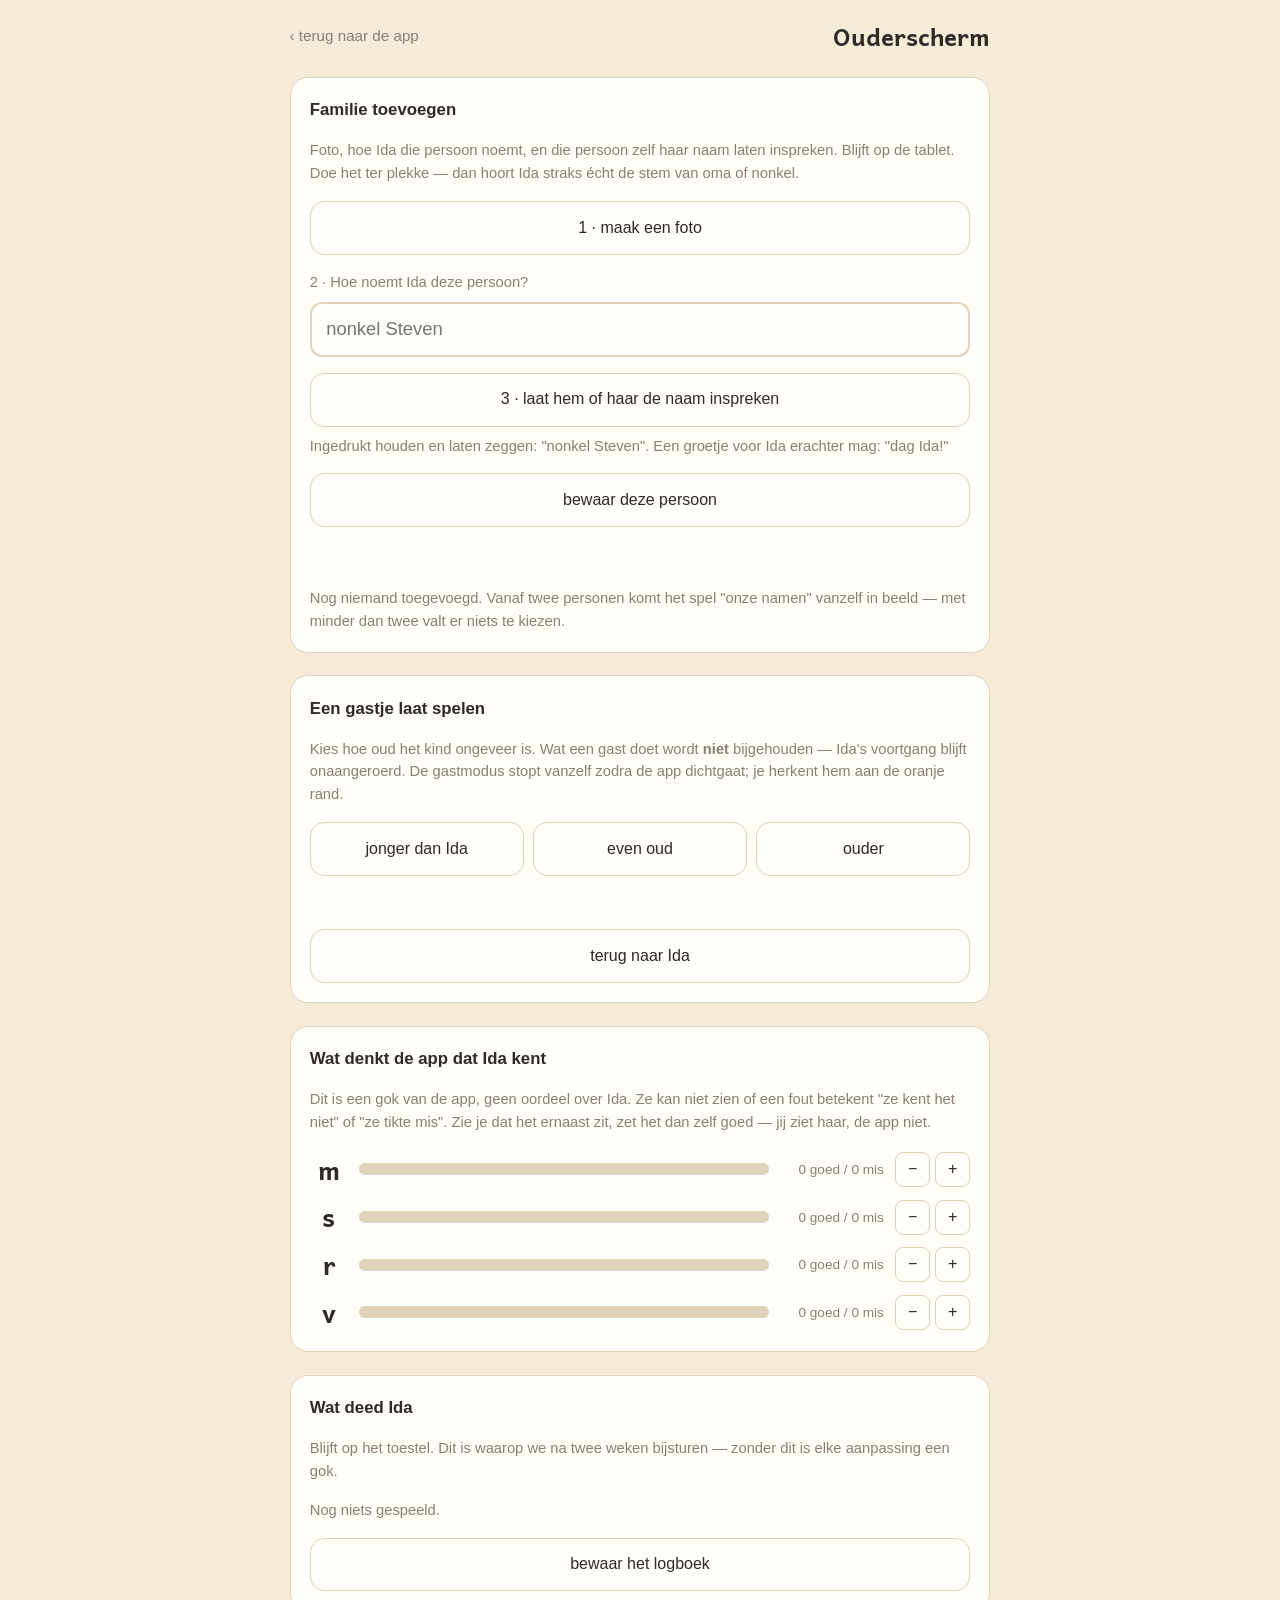
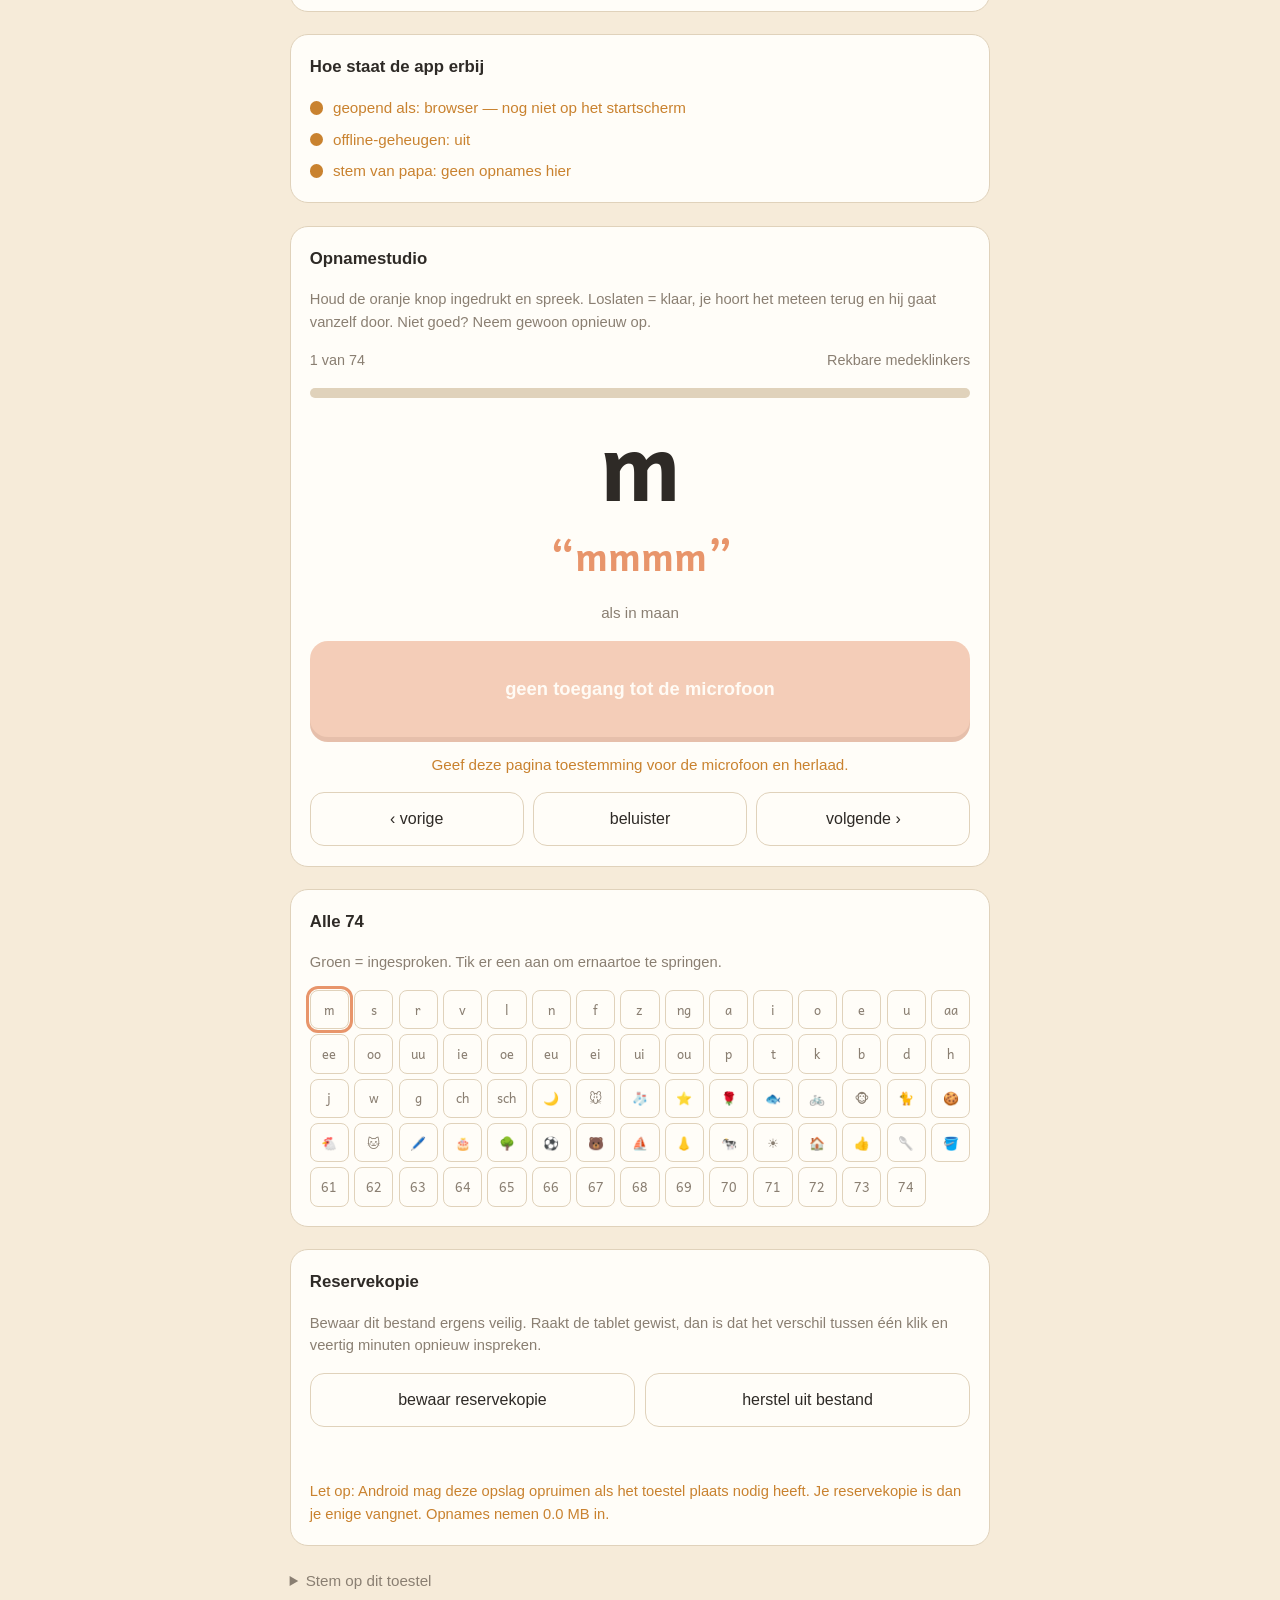
==== commit 82b1a06b: "Familie: foto, naam en hun eigen stem -- klaar voor vanavond Thijs gaat naar familie en wil dit ter " ====
--- a/ouder.html
+++ b/ouder.html
@@ -70,6 +70,20 @@
   .uitleg{margin:0;color:var(--zacht);font-size:.92rem}
   details summary{cursor:pointer;color:var(--zacht);font-size:.95rem}
   .stem-uit{font-size:.92rem;color:var(--zacht);margin:0}
+  .fam-stap{display:flex;flex-direction:column;gap:.5rem}
+  #fam-voorbeeld{width:120px;height:120px;border-radius:18px;object-fit:cover;
+    border:2px solid var(--kaart-diep);align-self:flex-start}
+  #fam-naam{font:inherit;font-size:1.15rem;padding:.7rem .9rem;border-radius:12px;
+    border:2px solid var(--kaart-diep);background:var(--kaart);color:var(--inkt);width:100%}
+  #fam-opnemen.bezig{background:#B4453C;color:#FFF9F2;border-color:#B4453C}
+  #fam-opnemen{touch-action:none;user-select:none}
+  #fam-lijst{display:flex;flex-direction:column;gap:.5rem;margin-top:.4rem}
+  .fam-rij{display:flex;align-items:center;gap:.7rem}
+  .fam-rij img{width:52px;height:52px;border-radius:12px;object-fit:cover;flex:none}
+  .fam-rij .naam{font-family:var(--letter);font-weight:700;font-size:1.15rem;flex:1;text-align:left}
+  .fam-rij .staat{font-size:.85rem;color:var(--zacht)}
+  .fam-rij button{border:1px solid var(--kaart-diep);background:var(--kaart);border-radius:10px;
+    font:inherit;padding:.4rem .7rem;cursor:pointer;color:var(--zacht)}
   #letters{display:flex;flex-direction:column;gap:.5rem}
   .letterrij{display:flex;align-items:center;gap:.7rem}
   .letterrij .l{font-family:var(--letter);font-weight:700;font-size:1.6rem;width:2.4rem;text-align:center}
@@ -95,6 +109,37 @@
   </div>
 
   <section class="kaart">
+    <h2>Familie toevoegen</h2>
+    <p class="uitleg">Foto, hoe Ida die persoon noemt, en die persoon zelf haar naam laten
+    inspreken. Blijft op de tablet. Doe het ter plekke — dan hoort Ida straks écht de stem van
+    oma of nonkel.</p>
+
+    <div class="fam-stap">
+      <input type="file" id="fam-foto" accept="image/*" capture="environment" hidden>
+      <button class="knop" id="fam-foto-knop">1 · maak een foto</button>
+      <img id="fam-voorbeeld" alt="" hidden>
+    </div>
+
+    <label class="fam-stap">
+      <span class="uitleg">2 · Hoe noemt Ida deze persoon?</span>
+      <input type="text" id="fam-naam" placeholder="nonkel Steven" autocomplete="off">
+    </label>
+
+    <div class="fam-stap">
+      <button id="fam-opnemen" class="knop">3 · laat hem of haar de naam inspreken</button>
+      <p class="uitleg">Ingedrukt houden en laten zeggen: "nonkel Steven". Een groetje voor Ida
+      erachter mag: "dag Ida!"</p>
+    </div>
+
+    <div class="rij-knoppen">
+      <button class="knop" id="fam-bewaar">bewaar deze persoon</button>
+    </div>
+    <p class="melding" id="fam-melding"></p>
+
+    <div id="fam-lijst"></div>
+  </section>
+
+  <section class="kaart">
     <h2>Een gastje laat spelen</h2>
     <p class="uitleg">Kies hoe oud het kind ongeveer is. Wat een gast doet wordt <strong>niet</strong>
     bijgehouden — Ida's voortgang blijft onaangeroerd. De gastmodus stopt vanzelf zodra de app
@@ -190,6 +235,7 @@
 import { Zeg }    from './js/zeg.js';
 import { Log }    from './js/log.js';
 import { Motor }  from './js/motor.js';
+import { Familie, verkleinFoto } from './js/familie.js';
 import { laadLijst } from './js/lijst.js';
 
 const $ = id => document.getElementById(id);
@@ -400,6 +446,104 @@
   };
 });
 
+/* ---------- familie toevoegen ---------- */
+let famFoto = null, famStem = null, famRec = null, famStart = 0, famBezig = false;
+
+function famZeg(t, soort = '') {
+  $('fam-melding').textContent = t;
+  $('fam-melding').className = 'melding ' + soort;
+}
+
+$('fam-foto-knop').onclick = () => $('fam-foto').click();
+$('fam-foto').onchange = async e => {
+  const b = e.target.files[0];
+  if (!b) return;
+  try {
+    famFoto = await verkleinFoto(b);            // 4 MB telefoonfoto -> klein vierkant
+    const v = $('fam-voorbeeld');
+    v.src = URL.createObjectURL(famFoto);
+    v.hidden = false;
+    famZeg('Foto klaar.', 'goed');
+  } catch (err) { famZeg(err.message, 'let-op'); }
+};
+
+/* Opnemen: dezelfde ingedrukt-houden-aanpak als de opnamestudio, inclusief het vangnet
+   op window — glijdt de vinger van de knop, dan stopt de opname alsnog. */
+async function famStartOpname() {
+  if (famBezig) return;
+  if (!stroom) { famZeg('Geef eerst toestemming voor de microfoon en herlaad.', 'let-op'); return; }
+  famBezig = true;
+  const stukken = [];
+  const type = MediaRecorder.isTypeSupported('audio/webm;codecs=opus') ? 'audio/webm;codecs=opus' : '';
+  famRec = new MediaRecorder(stroom, type ? { mimeType: type } : undefined);
+  famRec.ondataavailable = e => { if (e.data.size) stukken.push(e.data); };
+  famRec.onstop = () => {
+    famBezig = false;
+    $('fam-opnemen').classList.remove('bezig');
+    if (Date.now() - famStart < 300) { famZeg('Te kort — even ingedrukt houden.', 'let-op'); return; }
+    famStem = new Blob(stukken, { type: famRec.mimeType || 'audio/webm' });
+    famZeg('Stem opgenomen — je hoort hem nu terug.', 'goed');
+    new Audio(URL.createObjectURL(famStem)).play().catch(() => {});
+  };
+  famStart = Date.now();
+  famRec.start();
+  $('fam-opnemen').classList.add('bezig');
+  famZeg('aan het opnemen…');
+}
+function famStopOpname() { if (famRec && famRec.state === 'recording') famRec.stop(); }
+
+$('fam-opnemen').addEventListener('pointerdown', e => {
+  e.preventDefault();
+  famStartOpname();
+  try { $('fam-opnemen').setPointerCapture(e.pointerId); } catch {}
+});
+$('fam-opnemen').addEventListener('pointerup', famStopOpname);
+addEventListener('pointerup', famStopOpname);
+addEventListener('pointercancel', famStopOpname);
+
+$('fam-bewaar').onclick = async () => {
+  const naam = $('fam-naam').value.trim();
+  if (!naam)    return famZeg('Vul eerst in hoe Ida deze persoon noemt.', 'let-op');
+  if (!famFoto) return famZeg('Er is nog geen foto.', 'let-op');
+  if (!famStem) return famZeg('Laat de naam nog inspreken — anders hoort Ida niets.', 'let-op');
+  await Familie.voegToe({ naam, fotoBlob: famFoto, stemBlob: famStem });
+  await Zeg.laad();
+  famFoto = famStem = null;
+  $('fam-naam').value = '';
+  $('fam-voorbeeld').hidden = true;
+  famZeg(naam + ' is toegevoegd.', 'goed');
+  toonFamilie();
+};
+
+async function toonFamilie() {
+  const lijst = Familie.lijst();
+  const veld = $('fam-lijst');
+  veld.innerHTML = '';
+  if (!lijst.length) {
+    veld.innerHTML = '<p class="uitleg">Nog niemand toegevoegd. Vanaf twee personen komt het ' +
+      'spel "onze namen" vanzelf in beeld — met minder dan twee valt er niets te kiezen.</p>';
+    return;
+  }
+  for (const p of lijst) {
+    const rij = document.createElement('div');
+    rij.className = 'fam-rij';
+    const url = await Familie.fotoUrl(p.id);
+    rij.innerHTML =
+      (url ? `<img src="${url}" alt="">` : '') +
+      `<span class="naam">${p.naam.replace(/</g, '&lt;')}</span>` +
+      `<span class="staat">${p.heeftStem ? '' : 'geen stem'}</span>` +
+      `<button data-weg="${p.id}">weg</button>`;
+    veld.appendChild(rij);
+  }
+  veld.onclick = async e => {
+    const b = e.target.closest('[data-weg]');
+    if (!b) return;
+    await Familie.verwijder(b.dataset.weg);
+    await Zeg.laad();
+    toonFamilie();
+  };
+}
+
 /* De gastmodus vervalt vanzelf als de app dichtgaat, maar dat is te laat als je de
    tablet tussendoor aan Ida teruggeeft. Daarom een uitknop, die enkel verschijnt
    wanneer de gastmodus echt aanstaat. */
@@ -458,6 +602,7 @@
   toonLog();
   toonLetters();
   toonGastStand();
+  toonFamilie();
   // Zinnetjes hebben geen letter of plaatje: daar toont het vakje het nummer uit de
   // opnamelijst, zodat het overeenkomt met het blad waar je van leest.
   $('raster').innerHTML = lijst.map((x, n) =>
